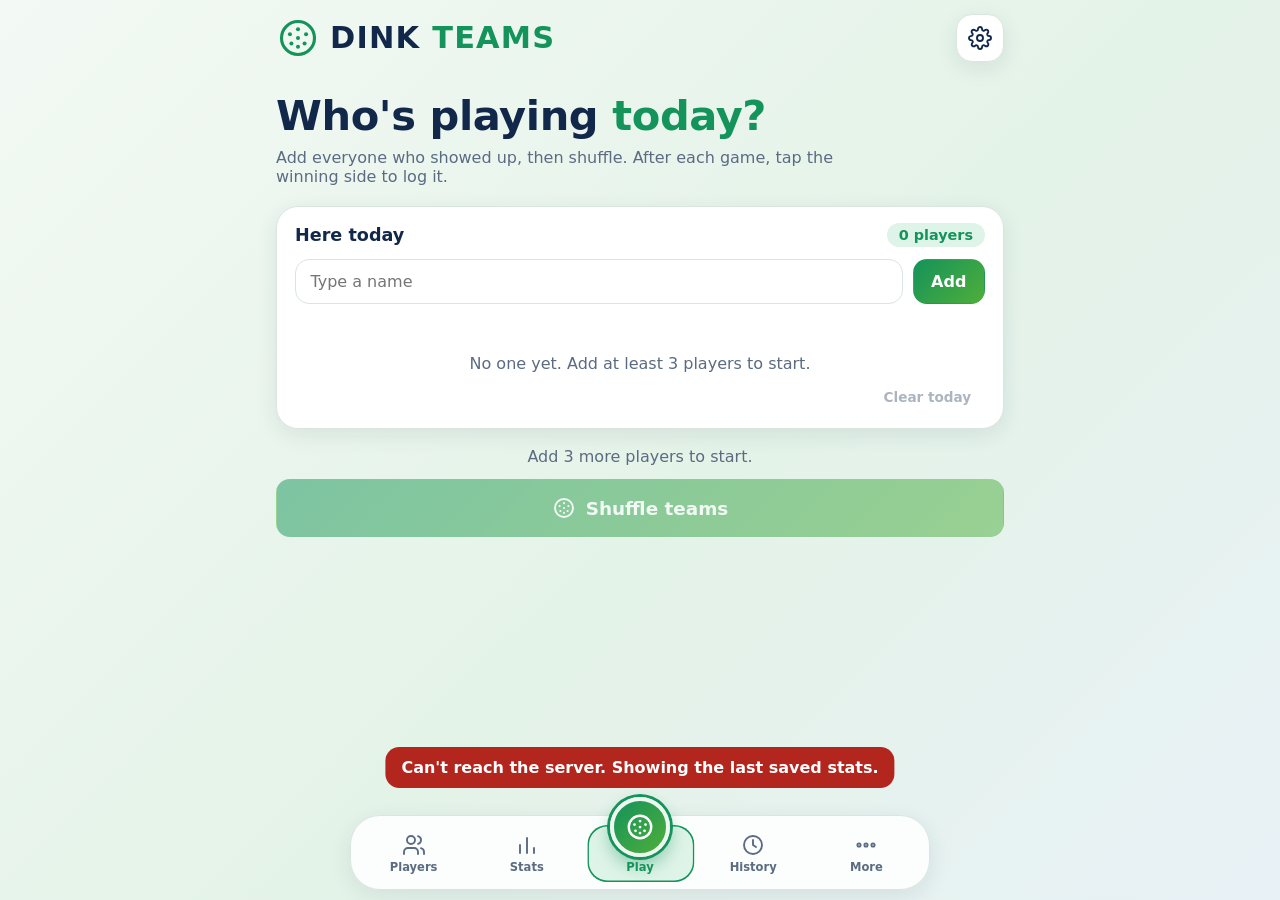
==== public/index.html @ b2d29b7b "Move site to public/ and connect it to the shared Cloudflare stats API" ====
<!doctype html><html lang="en"><head>
<meta charset="utf-8"><meta name="viewport" content="width=device-width,initial-scale=1,viewport-fit=cover">
<meta name="theme-color" content="#14935a"><title>DINK TEAMS</title>
<meta name="description" content="Sort pickleball players into doubles and singles matches and track wins.">
<link rel="icon" href="images/favicon.ico" sizes="any">
<link rel="icon" type="image/png" sizes="32x32" href="images/favicon-32x32.png">
<link rel="icon" type="image/png" sizes="16x16" href="images/favicon-16x16.png">
<link rel="apple-touch-icon" href="images/apple-touch-icon.png">
<link rel="manifest" href="site.webmanifest">
<meta name="apple-mobile-web-app-title" content="DINK TEAMS">
<meta property="og:type" content="website">
<meta property="og:site_name" content="DINK TEAMS">
<meta property="og:title" content="DINK TEAMS">
<meta property="og:description" content="Sort pickleball players into doubles and singles matches and track wins.">
<meta property="og:url" content="https://dink-teams.jacocksr.workers.dev/">
<meta property="og:image" content="https://dink-teams.jacocksr.workers.dev/images/og-image.png">
<meta property="og:image:width" content="1200">
<meta property="og:image:height" content="630">
<meta property="og:image:alt" content="DINK TEAMS pickleball team shuffler">
<meta name="twitter:card" content="summary_large_image">
<meta name="twitter:title" content="DINK TEAMS">
<meta name="twitter:description" content="Sort pickleball players into doubles and singles matches and track wins.">
<meta name="twitter:image" content="https://dink-teams.jacocksr.workers.dev/images/og-image.png">
<link rel="stylesheet" href="styles.css"><link rel="stylesheet" href="sync.css"><script src="theme.js"></script>
<script defer src="store.js"></script><script defer src="app.js"></script>
</head><body>
<svg class="sprite" aria-hidden="true" focusable="false"><symbol id="i-ball" viewBox="0 0 24 24"><circle cx="12" cy="12" r="9"/><g fill="currentColor" stroke="none"><circle cx="12" cy="7.2" r="1.1"/><circle cx="7.6" cy="10" r="1.1"/><circle cx="16.4" cy="10" r="1.1"/><circle cx="12" cy="12" r="1.1"/><circle cx="8.4" cy="15" r="1.1"/><circle cx="15.6" cy="15" r="1.1"/><circle cx="12" cy="16.8" r="1.1"/></g></symbol><symbol id="i-users" viewBox="0 0 24 24"><path d="M16 21v-2a4 4 0 0 0-4-4H6a4 4 0 0 0-4 4v2"/><circle cx="9" cy="7" r="4"/><path d="M22 21v-2a4 4 0 0 0-3-3.87M16 3.13a4 4 0 0 1 0 7.75"/></symbol><symbol id="i-chart" viewBox="0 0 24 24"><path d="M5 20v-8M12 20V5M19 20v-5"/></symbol><symbol id="i-clock" viewBox="0 0 24 24"><circle cx="12" cy="12" r="9"/><path d="M12 7v5l3 2"/></symbol><symbol id="i-more" viewBox="0 0 24 24"><circle cx="5" cy="12" r="1.6"/><circle cx="12" cy="12" r="1.6"/><circle cx="19" cy="12" r="1.6"/></symbol><symbol id="i-gear" viewBox="0 0 24 24"><circle cx="12" cy="12" r="3"/><path d="M19.4 15a1.65 1.65 0 0 0 .33 1.82l.06.06a2 2 0 0 1 0 2.83 2 2 0 0 1-2.83 0l-.06-.06a1.65 1.65 0 0 0-1.82-.33 1.65 1.65 0 0 0-1 1.51V21a2 2 0 0 1-2 2 2 2 0 0 1-2-2v-.09A1.65 1.65 0 0 0 9 19.4a1.65 1.65 0 0 0-1.82.33l-.06.06a2 2 0 0 1-2.83 0 2 2 0 0 1 0-2.83l.06-.06a1.65 1.65 0 0 0 .33-1.82 1.65 1.65 0 0 0-1.51-1H3a2 2 0 0 1-2-2 2 2 0 0 1 2-2h.09A1.65 1.65 0 0 0 4.6 9a1.65 1.65 0 0 0-.33-1.82l-.06-.06a2 2 0 0 1 0-2.83 2 2 0 0 1 2.83 0l.06.06a1.65 1.65 0 0 0 1.82.33H9a1.65 1.65 0 0 0 1-1.51V3a2 2 0 0 1 2-2 2 2 0 0 1 2 2v.09a1.65 1.65 0 0 0 1 1.51 1.65 1.65 0 0 0 1.82-.33l.06-.06a2 2 0 0 1 2.83 0 2 2 0 0 1 0 2.83l-.06.06a1.65 1.65 0 0 0-.33 1.82V9a1.65 1.65 0 0 0 1.51 1H21a2 2 0 0 1 2 2 2 2 0 0 1-2 2h-.09a1.65 1.65 0 0 0-1.51 1z"/></symbol></svg>
<header class="top">
<a class="brand" href="#play" aria-label="DINK TEAMS home"><svg class="ico logo" aria-hidden="true"><use href="#i-ball"/></svg><span class="brand-text"><b>DINK</b> <span>TEAMS</span></span></a>
<button id="gear" class="iconbtn" type="button" aria-label="Settings" aria-expanded="false" aria-controls="settings"><svg class="ico" aria-hidden="true"><use href="#i-gear"/></svg></button>
</header>
<div id="settings" class="popover" hidden><h2>Settings</h2><p class="muted">Appearance</p>
<div class="seg" role="group" aria-label="Theme"><button type="button" data-theme-choice="light">&#9728;&#65039; Light</button><button type="button" data-theme-choice="dark">&#127769; Dark</button><button type="button" data-theme-choice="auto">&#128250; Auto</button></div></div>
<main>

<section class="view" id="view-play">
<h1 class="hero">Who's playing <span class="accent">today?</span></h1>
<p class="lede">Add everyone who showed up, then shuffle. After each game, tap the winning side to log it.</p>
<div class="panel">
<div class="card-head"><h2>Here today</h2><span id="count" class="pill" aria-live="polite">0 players</span></div>
<form id="addForm" class="add-form" autocomplete="off"><label for="nameInput" class="sr-only">Player name</label>
<input id="nameInput" type="text" maxlength="20" placeholder="Type a name" list="awayList" enterkeyhint="done" autocapitalize="words"><datalist id="awayList"></datalist>
<button id="addBtn" class="btn primary" type="submit">Add</button></form>
<p id="msg" class="status" role="status" aria-live="polite"></p>
<ul id="chips" class="chips" aria-label="Players here today"></ul>
<p id="empty" class="muted empty">No one yet. Add at least 3 players to start.</p>
<div id="regWrap" hidden><p class="muted hint">Regulars. Tap to add:</p><div id="regulars" class="regs"></div></div>
<div class="row end"><button id="clearToday" class="btn small ghost" type="button">Clear today</button></div>
</div>
<div class="cta"><p id="preview" class="muted" aria-live="polite"></p>
<button id="shuffle" class="btn primary big-btn" type="button" disabled><svg class="ico" aria-hidden="true"><use href="#i-ball"/></svg><span id="shuffleLbl">Shuffle teams</span></button></div>
<div id="results" class="results"></div>
</section>

<section class="view" id="view-players" hidden>
<h1 class="page-title">Players</h1>
<div class="panel">
<form id="pForm" class="add-form" autocomplete="off"><label for="pName" class="sr-only">New player name</label><input id="pName" type="text" maxlength="20" placeholder="Add a new player" autocapitalize="words"><button class="btn primary" type="submit">Add</button></form>
<p id="pMsg" class="status" role="status" aria-live="polite"></p>
<p class="muted hint">Everyone sees this list. Use the switch to mark who is here today. Only an administrator can delete a player.</p>
<ul id="roster" class="roster"></ul>
<p id="rosterEmpty" class="muted empty">No players saved yet.</p>
</div></section>

<section class="view" id="view-stats" hidden>
<h1 class="page-title">Win / Loss Stats</h1>
<div class="seg" id="statSeg" role="group" aria-label="Game type"><button type="button" data-f="all" class="on">All</button><button type="button" data-f="doubles">Doubles</button><button type="button" data-f="singles">Singles</button></div>
<div class="tiles"><div class="tile"><b id="tGames">0</b><span>Games</span></div><div class="tile"><b id="tPlayers">0</b><span>Players</span></div><div class="tile"><b id="tLeader">-</b><span>Leader</span></div></div>
<div class="panel">
<label class="field">Sort by<select id="sortBy"><option value="wins">Most wins</option><option value="pct">Win %</option><option value="games">Most games</option></select></label>
<div id="board" class="scroll"></div>
<p class="muted hint">Shared with everyone. Doubles wins count for both partners. Win % needs a few games to mean much.</p>
</div></section>

<section class="view" id="view-history" hidden>
<h1 class="page-title">History</h1>
<div class="panel"><div id="histList"></div><p id="histEmpty" class="muted empty">No games logged yet. Tap a winning side on the Play tab.</p>
<p id="histHint" class="muted hint"></p></div>
</section>

<section class="view" id="view-more" hidden>
<h1 class="page-title">More</h1>
<div class="card"><div class="card-head"><span class="emoji" aria-hidden="true">&#127760;</span><h2>Shared stats</h2></div>
<p class="muted">Players, match history and stats are shared with everyone who visits. Who is here today and your current shuffle stay on this device.</p>
<div class="row"><button id="exportBtn" class="btn primary" type="button">Download a copy</button></div>
<p id="dataMsg" class="status" role="status" aria-live="polite"></p></div>
<div class="card"><div class="card-head"><span class="emoji" aria-hidden="true">&#128274;</span><h2>Administrator</h2></div>
<div id="adminIn"><p class="muted">Administrators can fix or delete any result and manage players.</p>
<form id="adminForm" class="add-form" autocomplete="off"><label for="adminPass" class="sr-only">Administrator password</label><input id="adminPass" type="password" placeholder="Administrator password" autocomplete="current-password"><button class="btn primary" type="submit">Sign in</button></form></div>
<div id="adminOut" hidden><p class="muted">Administrator mode is on. You can change any result and delete players.</p>
<div class="row"><button id="importBtn" class="btn" type="button">Add a backup file</button><button id="importLocalBtn" class="btn" type="button">Import old data from this device</button><button id="adminLogout" class="btn ghost" type="button">Sign out</button><input id="importFile" type="file" accept="application/json,.json" hidden></div></div>
<p id="adminMsg" class="status" role="status" aria-live="polite"></p></div>
<div class="card"><div class="card-head"><span class="emoji" aria-hidden="true">&#129529;</span><h2>This device</h2></div>
<p class="muted">Clears who is here today and the current shuffle on this device only. Shared stats are not touched.</p>
<div class="row"><button id="resetLocal" class="btn" type="button">Reset today's lineup</button></div></div>
<div class="card"><div class="card-head"><span class="emoji" aria-hidden="true">&#8505;&#65039;</span><h2>About</h2></div>
<p class="muted">Groups of 4 play doubles. Two left over play singles. One left over sits out, and the player who has sat out least goes first.</p></div>
</section>
</main>
<div id="toast" class="toast" role="status" aria-live="polite"></div>
<nav class="dock" aria-label="Main"><span id="dockInd" class="dock-ind" aria-hidden="true"></span>
<a href="#players" data-tab="players"><svg class="ico" aria-hidden="true"><use href="#i-users"/></svg><span class="lbl">Players</span></a>
<a href="#stats" data-tab="stats"><svg class="ico" aria-hidden="true"><use href="#i-chart"/></svg><span class="lbl">Stats</span></a>
<a href="#play" data-tab="play" class="play"><span class="bubble"><svg class="ico" aria-hidden="true"><use href="#i-ball"/></svg></span><span class="lbl">Play</span></a>
<a href="#history" data-tab="history"><svg class="ico" aria-hidden="true"><use href="#i-clock"/></svg><span class="lbl">History</span></a>
<a href="#more" data-tab="more"><svg class="ico" aria-hidden="true"><use href="#i-more"/></svg><span class="lbl">More</span></a>
</nav>
</body></html>
---- public/styles.css ----
:root{--bg1:#f3f9f4;--bg2:#e4f3e8;--bg3:#e8f1f6;--glow1:transparent;--glow2:transparent;--page:#edf6ef;--card:#fff;--text:#12284a;--muted:#5b6b82;--line:#d9e6de;--brand:#14935a;--brand2:#4fae3a;--brand-soft:#dff4e8;--navy:#12284a;--danger:#b3261e;--ok:#17794a;--warn:#a85f00;--lime:#d7ee3c;--ta:#1d6fb8;--tb:#d9650a;--dock:rgba(255,255,255,.88);--shadow:0 6px 22px rgba(18,40,74,.09);--input:#fff;--head:#eef3f0;--ease:cubic-bezier(.4,.1,.2,1)}
[data-theme=dark]{--bg1:#020403;--bg2:#14221a;--bg3:#050a07;--glow1:rgba(63,207,139,.17);--glow2:rgba(63,207,139,.09);--page:#0c130f;--card:#1d2b24;--text:#eef6f1;--muted:#a8bcb0;--line:#3a5143;--brand:#3fcf8b;--brand2:#7fd24a;--brand-soft:#1c3b2a;--navy:#eef6f1;--danger:#ff8a80;--ok:#6fdc9f;--warn:#ffc266;--ta:#2f82cf;--tb:#d9650a;--dock:rgba(22,33,27,.88);--shadow:0 8px 26px rgba(0,0,0,.6);--input:#101a15;--head:#121b16}
*{box-sizing:border-box}
html{-webkit-text-size-adjust:100%;background:var(--bg1)}
body{margin:0;font-family:Poppins,'Segoe UI',system-ui,-apple-system,Roboto,sans-serif;color:var(--text);min-height:100vh;-webkit-tap-highlight-color:transparent}
body::before{content:'';position:fixed;inset:0;z-index:-1;pointer-events:none;background:radial-gradient(760px 520px at 12% -6%,var(--glow1),transparent 70%),radial-gradient(640px 460px at 100% 105%,var(--glow2),transparent 70%),linear-gradient(135deg,var(--bg1),var(--bg2) 55%,var(--bg3))}
.sprite{position:absolute;width:0;height:0;overflow:hidden}
.sr-only{position:absolute;width:1px;height:1px;overflow:hidden;clip:rect(0 0 0 0);white-space:nowrap}
.ico{width:24px;height:24px;fill:none;stroke:currentColor;stroke-width:1.9;stroke-linecap:round;stroke-linejoin:round;flex:none}
h1,h2,h3{margin:0}p{margin:.4rem 0}
.muted{color:var(--muted)}.hint{font-size:.85rem}
.top{display:flex;align-items:center;gap:12px;max-width:760px;margin:0 auto;padding:max(14px,env(safe-area-inset-top)) 16px 8px}
.brand{display:flex;align-items:center;gap:10px;text-decoration:none;color:var(--brand);margin-right:auto}
.logo{width:44px;height:44px;stroke-width:1.7}
.brand-text{font-size:1.9rem;font-weight:800;letter-spacing:.04em;line-height:1}
.brand-text b{color:var(--navy)}.brand-text span{color:var(--brand)}
.iconbtn{display:grid;place-items:center;width:48px;height:48px;border-radius:16px;border:1px solid var(--line);background:var(--card);color:var(--text);box-shadow:var(--shadow);cursor:pointer}
.iconbtn .ico{transition:transform .4s var(--ease)}
@media (hover:hover){.iconbtn:hover .ico{transform:rotate(25deg)}}
.iconbtn[aria-expanded=true] .ico{transform:rotate(180deg)}
.popover{position:absolute;right:16px;top:76px;z-index:30;width:min(320px,calc(100% - 32px));background:var(--card);border:1px solid var(--line);border-radius:18px;padding:16px;box-shadow:var(--shadow)}
.popover:not([hidden]){animation:pop .22s var(--ease) both;transform-origin:top right}
.popover h2{font-size:1.05rem}
main{max-width:760px;margin:0 auto;padding:0 16px 150px}
.view[hidden]{display:none}
.view:not([hidden]){animation:viewIn .3s ease both}
@keyframes viewIn{from{opacity:0;transform:translateY(10px)}to{opacity:1;transform:none}}
@keyframes pop{from{opacity:0;transform:scale(.9)}to{opacity:1;transform:none}}
@keyframes leave{to{opacity:0;transform:scale(.4)}}
@keyframes shake{25%{transform:translateX(-6px)}75%{transform:translateX(6px)}}
@keyframes bob{0%,100%{transform:translateY(0)}50%{transform:translateY(-5px)}}
.hero{font-size:clamp(1.8rem,6vw,2.6rem);line-height:1.15;margin:22px 0 8px;font-weight:700;letter-spacing:-.01em;color:var(--navy)}
.hero .accent{color:var(--brand)}
.lede{color:var(--muted);max-width:560px;margin:0 0 20px}
.page-title{font-size:1.7rem;margin:14px 0}
.panel,.card{background:var(--card);border:1px solid var(--line);border-radius:22px;padding:16px 18px;box-shadow:var(--shadow);margin-bottom:14px}
.card-head{display:flex;align-items:center;gap:12px}.card-head h2{font-size:1.1rem;flex:1}
.emoji{font-size:1.8rem;line-height:1}
.pill{background:var(--brand-soft);color:var(--brand);padding:4px 12px;border-radius:999px;font-weight:700;font-size:.9rem}
.pill.pop{animation:pop .3s ease}
.add-form{display:flex;gap:10px;margin-top:12px}
input[type=text],select{display:block;width:100%;padding:.75rem .9rem;border:1px solid var(--line);border-radius:14px;background:var(--input);color:var(--text);font:inherit;transition:border-color .2s,box-shadow .2s}
.add-form input{flex:1;min-width:0}
input:focus,select:focus{outline:3px solid var(--brand);outline-offset:0;border-color:var(--brand)}
input.shake{animation:shake .35s;border-color:var(--danger)}
.field{display:block;font-weight:600;font-size:.9rem;margin:.2rem 0 .8rem}.field select{margin-top:6px}
.btn{padding:.7rem 1.1rem;border-radius:14px;border:1px solid var(--line);background:var(--card);color:var(--text);font:inherit;font-weight:600;cursor:pointer;transition:filter .2s,transform .12s,opacity .2s}
[data-theme=dark] .btn:not(.primary):not(.ghost){background:var(--head)}
.btn:active:not(:disabled){transform:scale(.97)}
.btn:disabled{opacity:.5;cursor:not-allowed}
.btn.primary{background:linear-gradient(135deg,var(--brand),var(--brand2));border-color:transparent;color:#fff}
.btn.primary:hover:not(:disabled){filter:brightness(1.07)}
.btn.danger{color:var(--danger);border-color:var(--danger)}
.btn.ghost{background:none;border-color:transparent;color:var(--muted)}
.btn.small{padding:.35rem .8rem;font-size:.85rem;white-space:nowrap}
.btn:focus-visible,.dock a:focus-visible,.iconbtn:focus-visible,.chip button:focus-visible,.side:focus-visible{outline:3px solid var(--brand);outline-offset:2px}
.big-btn{width:100%;display:flex;align-items:center;justify-content:center;gap:10px;font-size:1.15rem;padding:1rem}
.big-btn .ico{position:relative;z-index:1}
.row{display:flex;flex-wrap:wrap;gap:10px;align-items:center;margin:.6rem 0}.row.end{justify-content:flex-end;margin-bottom:0}
.status{min-height:1.4em;font-weight:600;font-size:.9rem;margin:.5rem 2px 0}.status.error{color:var(--danger)}.status.ok{color:var(--ok)}
.chips,.roster{list-style:none;padding:0;margin:8px 0 0}
.chips{display:flex;flex-wrap:wrap;gap:8px}
.chip{display:inline-flex;align-items:center;gap:6px;background:var(--brand-soft);border:1px solid var(--line);padding:6px 6px 6px 14px;border-radius:999px;font-weight:600}
.chip.new{animation:pop .3s ease both}.chip.leaving{animation:leave .22s ease forwards}
.chip button{width:28px;height:28px;border:0;border-radius:50%;background:var(--card);color:var(--muted);cursor:pointer;font-size:1.1rem;line-height:1;transition:background .2s,transform .2s,color .2s}
.chip button:hover{color:var(--danger);transform:rotate(90deg)}
.empty{text-align:center;margin:14px 0 0}.empty[hidden]{display:none}
.regs{display:flex;flex-wrap:wrap;gap:8px}
.reg{font:inherit;font-weight:600;font-size:.9rem;padding:.4rem .8rem;border-radius:999px;border:1px dashed var(--brand);background:none;color:var(--brand);cursor:pointer;transition:background .2s,transform .12s}
.reg:hover{background:var(--brand-soft)}.reg:active{transform:scale(.95)}
.cta{margin:18px 0;text-align:center}.cta p{margin:0 0 10px;min-height:1.4em}
.results{display:grid;gap:14px}
.match{background:var(--card);border:1px solid var(--line);border-radius:22px;padding:14px 16px;box-shadow:var(--shadow)}
.match.enter{animation:viewIn .45s ease both}
.match h3{font-size:.78rem;text-transform:uppercase;letter-spacing:.08em;color:var(--muted);margin-bottom:10px}
.sides{display:grid;grid-template-columns:1fr auto 1fr;gap:10px;align-items:center}
.vs{font-weight:800;color:var(--muted)}
.side{position:relative;display:grid;gap:2px;justify-items:center;min-height:68px;align-content:center;padding:12px 8px;border:0;border-radius:16px;color:#fff;font:inherit;font-weight:700;cursor:pointer;transition:transform .2s var(--ease),opacity .25s,box-shadow .25s}
.side.a{background:var(--ta)}.side.b{background:var(--tb)}
.side:active{transform:scale(.97)}
.side.win{box-shadow:0 0 0 3px var(--lime),0 8px 18px rgba(0,0,0,.2);transform:scale(1.02)}
.side.lose{opacity:.45}
.side .tag{font-size:.75rem;font-weight:700;background:var(--lime);color:#2c3a00;border-radius:999px;padding:1px 10px;margin-top:4px;animation:pop .3s ease both}
.sitcard{background:var(--brand-soft)}
.sitcard p{margin:0;font-weight:600}
.tiles{display:grid;grid-template-columns:repeat(3,1fr);gap:10px;margin:0 0 14px}
.tile{background:var(--card);border:1px solid var(--line);border-radius:18px;padding:12px;text-align:center;box-shadow:var(--shadow);min-width:0}
.tile b{display:block;font-size:1.4rem;overflow:hidden;text-overflow:ellipsis;white-space:nowrap}.tile span{font-size:.8rem;color:var(--muted)}
.seg{position:relative;display:flex;gap:6px;background:var(--head);padding:5px;border-radius:16px;margin:.5rem 0 14px;border:1px solid var(--line)}
.seg button{flex:1;padding:.6rem .5rem;border-radius:12px;border:0;background:transparent;color:var(--text);font:inherit;font-weight:600;cursor:pointer;transition:background .25s,color .25s,box-shadow .25s}
.seg button.on{background:var(--card);color:var(--brand);box-shadow:var(--shadow)}
.seg button:focus-visible{outline:3px solid var(--brand)}
.scroll{overflow:auto;max-height:65vh}
table{border-collapse:collapse;width:100%;font-size:.92rem}
th,td{text-align:right;padding:.55rem .4rem;border-bottom:1px solid var(--line)}
th:nth-child(2),td:nth-child(2){text-align:left;width:100%}
th{color:var(--muted);font-size:.78rem;text-transform:uppercase;letter-spacing:.05em;position:sticky;top:0;background:var(--card)}
tbody tr{animation:viewIn .35s ease both}
td.name{font-weight:700;max-width:30vw;overflow:hidden;text-overflow:ellipsis;white-space:nowrap}
.bar{display:block;height:5px;border-radius:5px;background:var(--head);margin-top:4px;overflow:hidden}.bar i{display:block;height:100%;background:linear-gradient(90deg,var(--brand),var(--brand2));transition:width .6s var(--ease)}
.hot{color:var(--ok);font-weight:700}.cold{color:var(--danger);font-weight:700}
.roster li{display:flex;align-items:center;gap:12px;padding:10px 0;border-bottom:1px solid var(--line);animation:viewIn .3s ease both}
.roster li:last-child{border-bottom:0}
.rname{flex:1;min-width:0;font-weight:700;overflow:hidden;text-overflow:ellipsis}.rname small{display:block;font-weight:500;color:var(--muted)}
.switch{position:relative;display:inline-block;width:50px;height:30px;flex:none}
.switch input{position:absolute;opacity:0;inset:0;width:100%;height:100%;margin:0;cursor:pointer;z-index:1}
.slider{position:absolute;inset:0;border-radius:999px;background:var(--head);border:1px solid var(--line);transition:background .25s}
.slider::after{content:'';position:absolute;top:3px;left:3px;width:22px;height:22px;border-radius:50%;background:#fff;box-shadow:0 1px 4px rgba(0,0,0,.3);transition:transform .28s var(--ease)}
.switch input:checked+.slider{background:var(--brand)}.switch input:checked+.slider::after{transform:translateX(20px)}
.switch input:focus-visible+.slider{outline:3px solid var(--brand);outline-offset:2px}
.day{font-size:.8rem;font-weight:700;text-transform:uppercase;letter-spacing:.06em;color:var(--muted);margin:14px 0 4px}.day:first-child{margin-top:0}
.game{display:flex;align-items:center;gap:10px;padding:10px 0;border-bottom:1px solid var(--line);animation:viewIn .3s ease both}
.game .txt{flex:1;min-width:0;overflow-wrap:anywhere}.game small{display:block;color:var(--muted)}
.game .w{font-weight:700;color:var(--ok)}
.game button{width:34px;height:34px;border-radius:50%;border:1px solid var(--line);background:var(--card);color:var(--muted);cursor:pointer;font-size:1.1rem;flex:none;transition:color .2s,border-color .2s}
.game button:hover{color:var(--danger);border-color:var(--danger)}
.toast{position:fixed;left:50%;bottom:112px;transform:translateX(-50%) translateY(8px);max-width:min(520px,92vw);background:var(--navy);color:var(--page);padding:.7rem 1rem;border-radius:14px;font-weight:600;opacity:0;pointer-events:none;transition:opacity .25s,transform .25s var(--ease);z-index:40}
.toast.show{opacity:1;transform:translateX(-50%)}.toast.error{background:var(--danger);color:#fff}
.dock{position:fixed;left:50%;bottom:calc(10px + env(safe-area-inset-bottom));transform:translateX(-50%);width:min(580px,calc(100% - 20px));display:grid;grid-template-columns:repeat(5,1fr);align-items:end;background:var(--dock);-webkit-backdrop-filter:blur(14px);backdrop-filter:blur(14px);border:1px solid var(--line);border-radius:30px;box-shadow:var(--shadow);padding:8px 6px;z-index:20}
.dock-ind{position:absolute;left:0;top:0;width:0;height:0;border-radius:20px;background:var(--brand-soft);box-shadow:inset 0 0 0 1.5px var(--brand);opacity:0;pointer-events:none;z-index:-1}
.dock-ind.on{opacity:1}
.dock-ind.anim{transition:transform .34s var(--ease),width .34s var(--ease),height .34s var(--ease),opacity .2s}
.dock a{display:flex;flex-direction:column;align-items:center;gap:3px;padding:7px 4px;margin:0 3px;border-radius:20px;color:var(--muted);text-decoration:none;font-size:.72rem;font-weight:700;transition:color .25s}
.dock a[aria-current=page]{color:var(--brand)}
.dock .play{color:var(--text)}.dock .play[aria-current=page]{color:var(--brand)}
.dock .play .bubble{display:grid;place-items:center;width:60px;height:60px;margin-top:-34px;border-radius:50%;background:linear-gradient(135deg,var(--brand),var(--brand2));color:#fff;border:4px solid var(--page);box-shadow:0 8px 18px rgba(20,147,90,.45);transition:box-shadow .3s,transform .3s var(--ease)}
.dock .play .bubble .ico{width:30px;height:30px}
.dock .play[aria-current=page] .bubble{box-shadow:0 0 0 3px var(--brand),0 8px 18px rgba(20,147,90,.45);animation:bob 2.6s ease-in-out infinite}
@media(max-width:420px){.sides{grid-template-columns:1fr}.vs{text-align:center}.brand-text{font-size:1.6rem}.logo{width:38px;height:38px}}
@media(prefers-reduced-motion:reduce){*,*::before,*::after{transition:none!important;animation:none!important}}
---- public/sync.css ----
input[type=password]{display:block;width:100%;padding:.75rem .9rem;border:1px solid var(--line);border-radius:14px;background:var(--input);color:var(--text);font:inherit;transition:border-color .2s,box-shadow .2s}
input[type=password]:focus{outline:3px solid var(--brand);outline-offset:0;border-color:var(--brand)}
.game .flip{font-size:1rem}
.game .tagline{display:inline-block;margin-left:6px;font-size:.7rem;font-weight:700;padding:1px 8px;border-radius:999px;background:var(--brand-soft);color:var(--brand)}
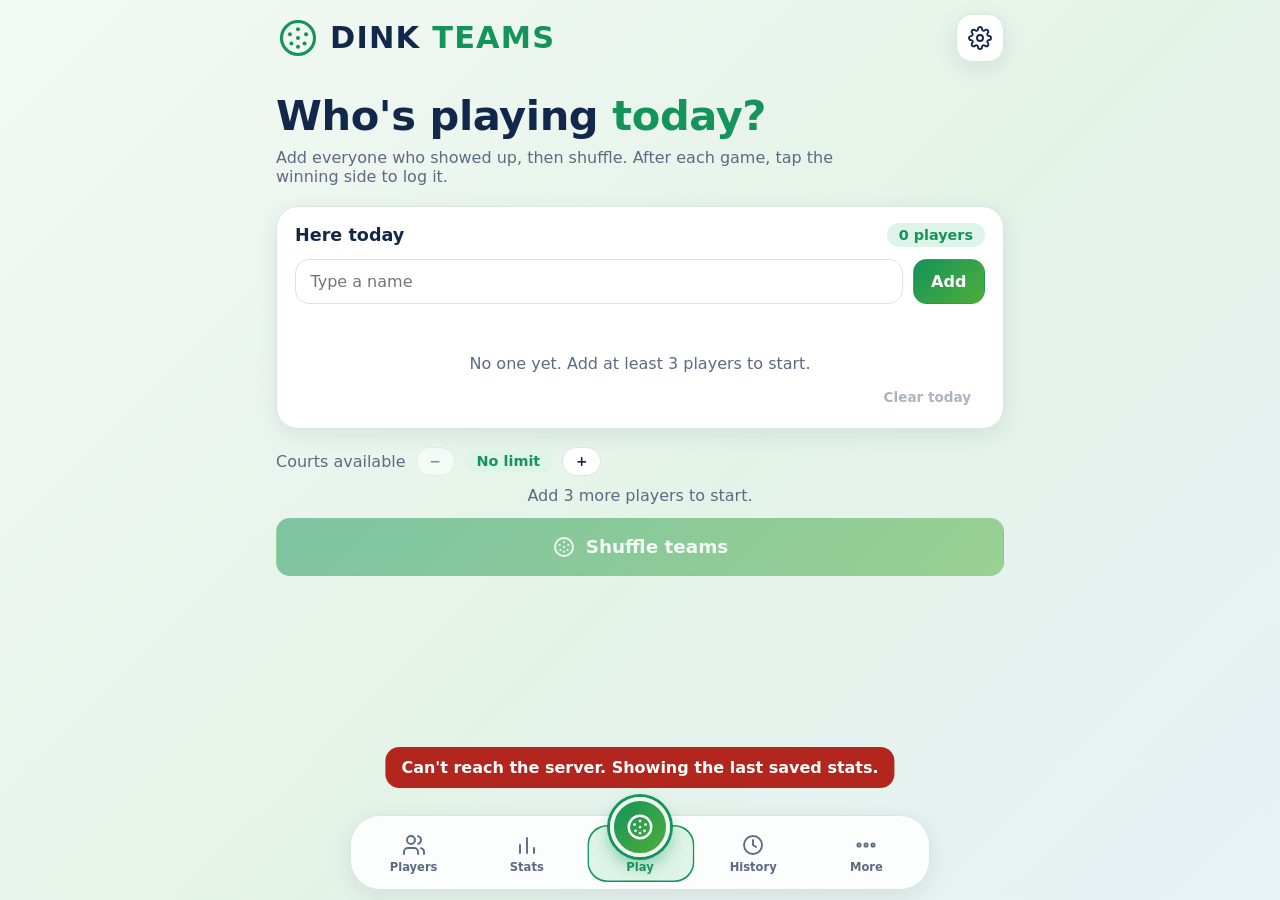
==== commit e7e55c45: "Play tab: courts stepper, court labels, waiting list and next-round flow" ====
--- a/public/index.html
+++ b/public/index.html
@@ -22,7 +22,7 @@
 <meta name="twitter:description" content="Sort pickleball players into doubles and singles matches and track wins.">
 <meta name="twitter:image" content="https://dink-teams.jacocksr.workers.dev/images/og-image.png">
 <link rel="stylesheet" href="styles.css"><link rel="stylesheet" href="sync.css"><script src="theme.js"></script>
-<script defer src="store.js"></script><script defer src="app.js"></script>
+<script defer src="store.js"></script><script defer src="app.js"></script><script defer src="feedback.js"></script><script defer src="roster.js"></script><script defer src="easter.js"></script>
 </head><body>
 <svg class="sprite" aria-hidden="true" focusable="false"><symbol id="i-ball" viewBox="0 0 24 24"><circle cx="12" cy="12" r="9"/><g fill="currentColor" stroke="none"><circle cx="12" cy="7.2" r="1.1"/><circle cx="7.6" cy="10" r="1.1"/><circle cx="16.4" cy="10" r="1.1"/><circle cx="12" cy="12" r="1.1"/><circle cx="8.4" cy="15" r="1.1"/><circle cx="15.6" cy="15" r="1.1"/><circle cx="12" cy="16.8" r="1.1"/></g></symbol><symbol id="i-users" viewBox="0 0 24 24"><path d="M16 21v-2a4 4 0 0 0-4-4H6a4 4 0 0 0-4 4v2"/><circle cx="9" cy="7" r="4"/><path d="M22 21v-2a4 4 0 0 0-3-3.87M16 3.13a4 4 0 0 1 0 7.75"/></symbol><symbol id="i-chart" viewBox="0 0 24 24"><path d="M5 20v-8M12 20V5M19 20v-5"/></symbol><symbol id="i-clock" viewBox="0 0 24 24"><circle cx="12" cy="12" r="9"/><path d="M12 7v5l3 2"/></symbol><symbol id="i-more" viewBox="0 0 24 24"><circle cx="5" cy="12" r="1.6"/><circle cx="12" cy="12" r="1.6"/><circle cx="19" cy="12" r="1.6"/></symbol><symbol id="i-gear" viewBox="0 0 24 24"><circle cx="12" cy="12" r="3"/><path d="M19.4 15a1.65 1.65 0 0 0 .33 1.82l.06.06a2 2 0 0 1 0 2.83 2 2 0 0 1-2.83 0l-.06-.06a1.65 1.65 0 0 0-1.82-.33 1.65 1.65 0 0 0-1 1.51V21a2 2 0 0 1-2 2 2 2 0 0 1-2-2v-.09A1.65 1.65 0 0 0 9 19.4a1.65 1.65 0 0 0-1.82.33l-.06.06a2 2 0 0 1-2.83 0 2 2 0 0 1 0-2.83l.06-.06a1.65 1.65 0 0 0 .33-1.82 1.65 1.65 0 0 0-1.51-1H3a2 2 0 0 1-2-2 2 2 0 0 1 2-2h.09A1.65 1.65 0 0 0 4.6 9a1.65 1.65 0 0 0-.33-1.82l-.06-.06a2 2 0 0 1 0-2.83 2 2 0 0 1 2.83 0l.06.06a1.65 1.65 0 0 0 1.82.33H9a1.65 1.65 0 0 0 1-1.51V3a2 2 0 0 1 2-2 2 2 0 0 1 2 2v.09a1.65 1.65 0 0 0 1 1.51 1.65 1.65 0 0 0 1.82-.33l.06-.06a2 2 0 0 1 2.83 0 2 2 0 0 1 0 2.83l-.06.06a1.65 1.65 0 0 0-.33 1.82V9a1.65 1.65 0 0 0 1.51 1H21a2 2 0 0 1 2 2 2 2 0 0 1-2 2h-.09a1.65 1.65 0 0 0-1.51 1z"/></symbol></svg>
 <header class="top">
@@ -57,7 +57,7 @@
 <div class="panel">
 <form id="pForm" class="add-form" autocomplete="off"><label for="pName" class="sr-only">New player name</label><input id="pName" type="text" maxlength="20" placeholder="Add a new player" autocapitalize="words"><button class="btn primary" type="submit">Add</button></form>
 <p id="pMsg" class="status" role="status" aria-live="polite"></p>
-<p class="muted hint">Everyone sees this list. Use the switch to mark who is here today. Only an administrator can delete a player.</p>
+<p class="muted hint">Everyone sees this list. Use the switch to mark who is here today. Tap Edit to fix a name. Swipe a row left to ask for a player to be deleted. Only an administrator can delete.</p>
 <ul id="roster" class="roster"></ul>
 <p id="rosterEmpty" class="muted empty">No players saved yet.</p>
 </div></section>
@@ -94,7 +94,7 @@
 <p class="muted">Clears who is here today and the current shuffle on this device only. Shared stats are not touched.</p>
 <div class="row"><button id="resetLocal" class="btn" type="button">Reset today's lineup</button></div></div>
 <div class="card"><div class="card-head"><span class="emoji" aria-hidden="true">&#8505;&#65039;</span><h2>About</h2></div>
-<p class="muted">Groups of 4 play doubles. Two left over play singles. One left over sits out, and the player who has sat out least goes first.</p></div>
+<p class="muted">Groups of 4 play doubles. Two left over play singles. Set how many courts you have and only that many matches are played. Everyone else waits, and the players who have waited longest go first in the next round.</p></div>
 </section>
 </main>
 <div id="toast" class="toast" role="status" aria-live="polite"></div>
--- a/public/sync.css
+++ b/public/sync.css
@@ -2,3 +2,21 @@
 input[type=password]:focus{outline:3px solid var(--brand);outline-offset:0;border-color:var(--brand)}
 .game .flip{font-size:1rem}
 .game .tagline{display:inline-block;margin-left:6px;font-size:.7rem;font-weight:700;padding:1px 8px;border-radius:999px;background:var(--brand-soft);color:var(--brand)}
+textarea{display:block;width:100%;min-height:7rem;padding:.75rem .9rem;border:1px solid var(--line);border-radius:14px;background:var(--input);color:var(--text);font:inherit;resize:vertical;transition:border-color .2s,box-shadow .2s}
+textarea:focus{outline:3px solid var(--brand);outline-offset:0;border-color:var(--brand)}
+.field input,.field textarea,.field select{margin-top:6px;font-weight:400}
+.count{font-size:.8rem;color:var(--muted);text-align:right;margin:-.4rem 2px .6rem}
+.hp{position:absolute;left:-9999px;width:1px;height:1px;overflow:hidden}
+.tickets{margin-top:16px;border-top:1px solid var(--line);padding-top:12px}
+.tickets .card-head h2{font-size:1rem}
+.ticket{padding:10px 0;border-bottom:1px solid var(--line)}
+.ticket .msg{white-space:pre-wrap;overflow-wrap:anywhere;margin:.35rem 0}
+.ticket small{display:block;color:var(--muted);overflow-wrap:anywhere}
+.ticket.done .msg{opacity:.55}
+.kind{display:inline-block;font-size:.72rem;font-weight:700;padding:1px 10px;border-radius:999px;background:var(--brand-soft);color:var(--brand)}
+.ticket .btn.small.danger{border-radius:999px;border:1.5px solid var(--danger);background:transparent;color:var(--danger);font-weight:800}
+.ticket .btn.small.danger:hover:not(:disabled){background:rgba(179,38,30,.1)}
+[data-theme=dark] .ticket .btn.small.danger:hover:not(:disabled){background:rgba(255,138,128,.16)}
+#adminLogout{border-radius:999px;border:1px solid var(--line);background:var(--card);color:var(--text);padding:.55rem 1.1rem}
+[data-theme=dark] #adminLogout{background:var(--head)}
+#adminLogout:hover:not(:disabled){border-color:var(--brand);color:var(--brand)}
